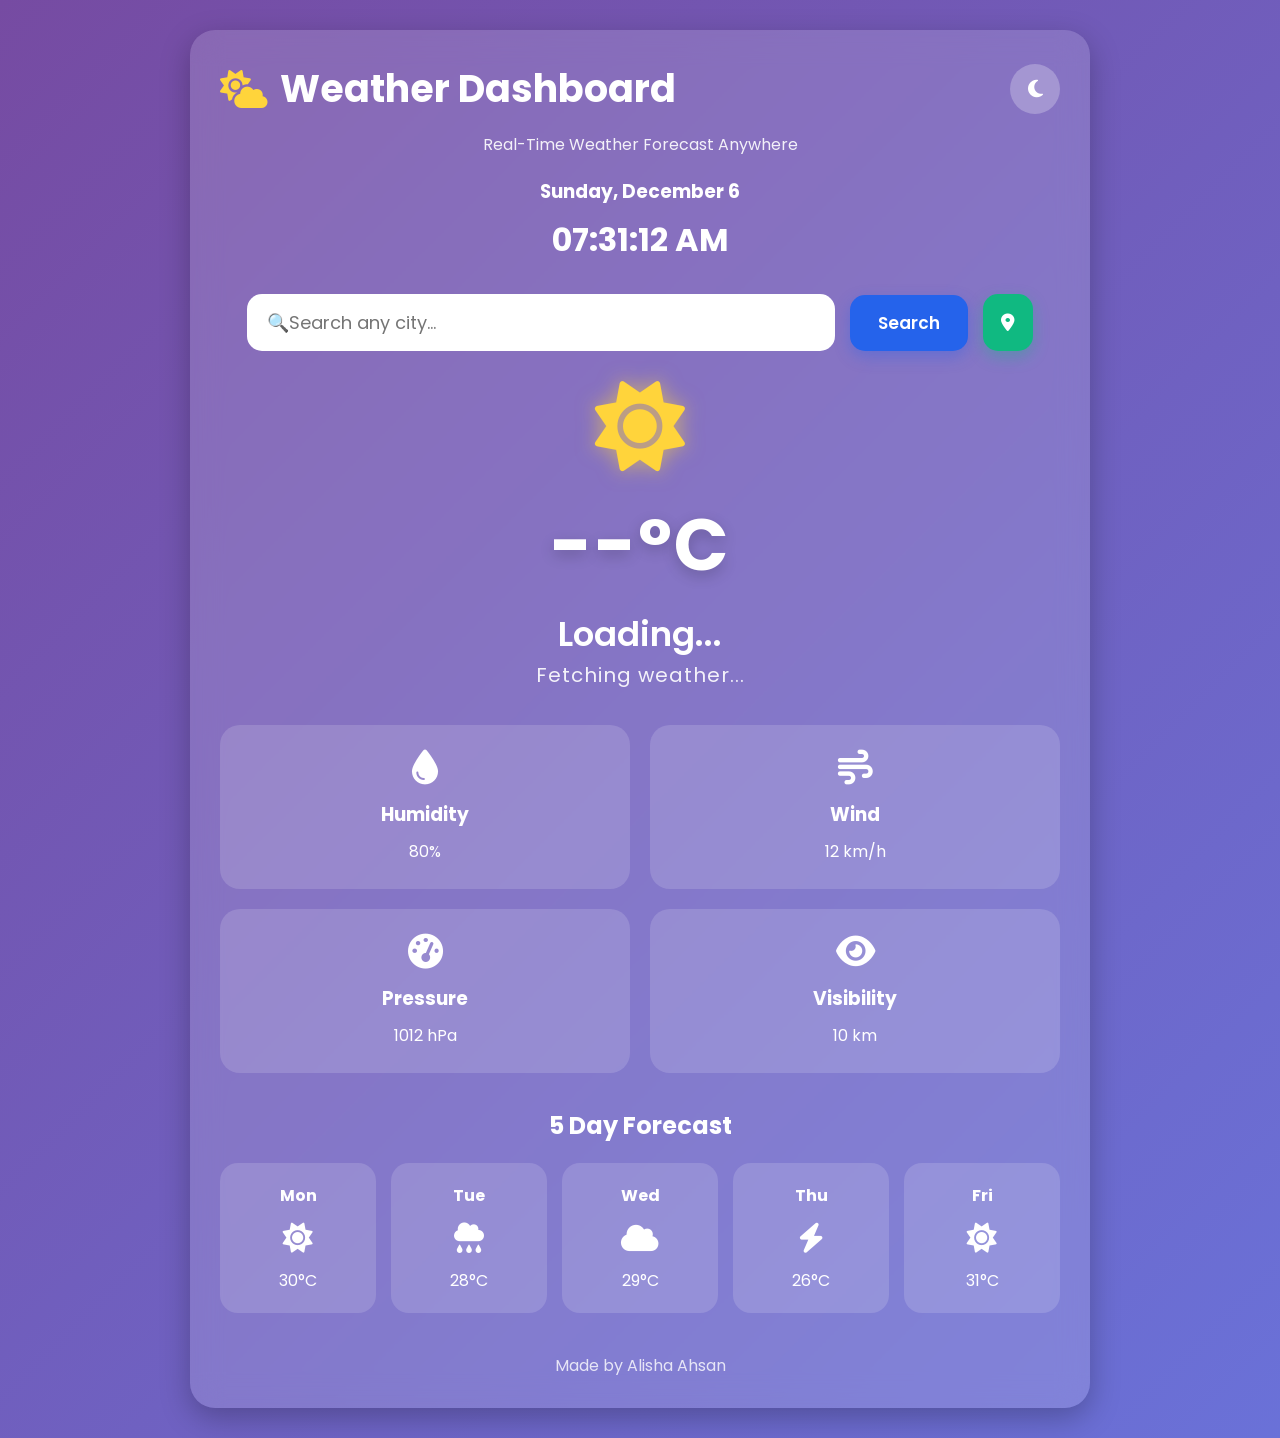
==== index.html @ 34d357b9 "Initial commit" ====
<!DOCTYPE html>
<html lang="en">

<head>

<meta charset="UTF-8">

<meta name="viewport" content="width=device-width, initial-scale=1.0">

<title>WeatherVista</title>

<link rel="stylesheet" href="style.css">

<link rel="preconnect" href="https://fonts.googleapis.com">

<link rel="preconnect" href="https://fonts.gstatic.com" crossorigin>

<link href="https://fonts.googleapis.com/css2?family=Poppins:wght@300;400;500;600;700&display=swap" rel="stylesheet">

<link rel="stylesheet"
href="https://cdnjs.cloudflare.com/ajax/libs/font-awesome/6.7.2/css/all.min.css">

</head>

<body>

<div class="container">

<div class="dashboard">



<header class="navbar">

    <div class="logo">
        <i class="fa-solid fa-cloud-sun"></i>
        <h1>Weather Dashboard</h1>
    </div>

    <button id="themeBtn">
        <i class="fa-solid fa-moon"></i>
    </button>

</header>

<div class="subtitle">

    <p>Real-Time Weather Forecast Anywhere</p>

</div>


<div class="date-time">

<h3 id="date">Monday, 15 July</h3>

<h2 id="time">10:30 PM</h2>

</div>

<div class="search-box">

<input
type="text"
id="cityInput"
placeholder=" 🔍Search any city...">

<button id="searchBtn">
Search
</button>

<button id="locationBtn">
<i class="fa-solid fa-location-dot"></i>
</button>

</div>



<section class="weather-main">

<i id="weatherIcon" class="fa-solid fa-sun"></i>

<h1 id="temp">

29°C

</h1>

<h2 id="cityName">

Lucknow

</h2>

<p id="weatherDesc">

Clear Sky

</p>

</section>



<section class="weather-details">

<div class="card">

<i class="fa-solid fa-droplet"></i>

<h3>Humidity</h3>

<p id="humidity">80%</p>

</div>

<div class="card">

<i class="fa-solid fa-wind"></i>

<h3>Wind</h3>

<p id="wind">12 km/h</p>

</div>

<div class="card">

<i class="fa-solid fa-gauge-high"></i>

<h3>Pressure</h3>

<p id="pressure">1012 hPa</p>

</div>

<div class="card">

<i class="fa-solid fa-eye"></i>

<h3>Visibility</h3>

<p id="visibility">10 km</p>

</div>

</section>



<section class="forecast">

<h2>

5 Day Forecast

</h2>

<div class="forecast-container">

<div class="forecast-card">

<h4>Mon</h4>

<i class="fa-solid fa-sun"></i>

<p>30°C</p>

</div>

<div class="forecast-card">

<h4>Tue</h4>

<i class="fa-solid fa-cloud-rain"></i>

<p>28°C</p>

</div>

<div class="forecast-card">

<h4>Wed</h4>

<i class="fa-solid fa-cloud"></i>

<p>29°C</p>

</div>

<div class="forecast-card">

<h4>Thu</h4>

<i class="fa-solid fa-bolt"></i>

<p>26°C</p>

</div>

<div class="forecast-card">

<h4>Fri</h4>

<i class="fa-solid fa-sun"></i>

<p>31°C</p>

</div>

</div>

</section>

<footer>

Made by Alisha Ahsan

</footer>

</div>

</div>

<script src="script.js"></script>

</body>

</html>
---- style.css ----
*{
    margin:0;
    padding:0;
    box-sizing:border-box;
    font-family:'Poppins',sans-serif;
}

body{

    transition: background 0.8s ease;

    min-height:100vh;

    display:flex;

    justify-content:center;

    align-items:center;

    background:linear-gradient(-45deg,#4facfe,#00f2fe,#667eea,#764ba2);

    background-size:400% 400%;

    animation:gradientBG 12s ease infinite;

    padding:30px;

}



@keyframes gradientBG{

0%{
background-position:0% 50%;
}

50%{
background-position:100% 50%;
}

100%{
background-position:0% 50%;
}

}



.container{

width:100%;

display:flex;

justify-content:center;

align-items:center;

}


.dashboard{

width:900px;

background:rgba(255,255,255,0.15);

backdrop-filter:blur(15px);

border-radius:25px;

padding:30px;

box-shadow:0 10px 30px rgba(0,0,0,.25);

color:white;

animation:fadeIn .8s ease;

}




.navbar{

display:flex;

justify-content:space-between;

align-items:center;

margin-bottom:15px;

}

.logo{

display:flex;

align-items:center;

gap:12px;

}

.logo i{

font-size:38px;

color:#FFD43B;

}

.logo h1{

font-size:38px;

}

.subtitle{

text-align:center;

margin-bottom:20px;

opacity:.9;

}

#themeBtn{

height:50px;

width:50px;

border:none;

border-radius:50%;

background:rgba(255,255,255,.25);

color:white;

cursor:pointer;

font-size:20px;

transition:.3s;

}

#themeBtn:hover{

transform:rotate(25deg) scale(1.1);

background:rgba(255,255,255,.35);

}



@keyframes fadeIn{

from{

opacity:0;

transform:translateY(-25px);

}

to{

opacity:1;

transform:translateY(0);

}

}



header{

text-align:center;

margin-bottom:20px;

}

header h1{

font-size:40px;

font-weight:700;

}

header p{

opacity:.8;

margin-top:10px;

}



.date-time{

text-align:center;

margin-bottom:30px;

}

.date-time h2{

font-size:32px;

margin-top:10px;

}


.search-box{

display:flex;

justify-content:center;

align-items:center;

gap:15px;

margin:30px 0;

}
.search-box input{

width:70%;

padding:15px;

border:none;

outline:none;

border-radius:15px;

font-size:18px;

}

.search-box button{

padding:15px 28px;

border:none;

border-radius:15px;

background:#2563EB;

color:white;

font-size:17px;

font-weight:600;

cursor:pointer;

transition:0.3s ease;

box-shadow:0 6px 15px rgba(37,99,235,.35);

}

.search-box button:hover{

background:#1D4ED8;

transform:translateY(-2px);

box-shadow:0 10px 20px rgba(37,99,235,.45);

}
.search-box button:hover{

background:#0057d8;

transform:scale(1.08);

}

#locationBtn{

padding:15px 18px;

background:#10B981;

font-size:18px;

box-shadow:0 6px 15px rgba(16,185,129,.35);

}

#locationBtn:hover{

background:#059669;

transform:translateY(-2px);

box-shadow:0 10px 20px rgba(16,185,129,.45);

}

#locationBtn:hover{

background:#059669;

}



.weather-main{

text-align:center;

margin-bottom:35px;

}

#weatherIcon{

font-size:90px;

color:#FFD43B;

margin-bottom:20px;

text-shadow:0 0 20px rgba(255,212,59,.6);

animation:float 3s ease-in-out infinite;

}

@keyframes float{

0%{
transform:translateY(0);
}

50%{
transform:translateY(-10px);
}

100%{
transform:translateY(0);
}
}


.weather-main h1{

font-size:72px;

font-weight:700;

letter-spacing:2px;

text-shadow:0 5px 15px rgba(0,0,0,.2);

}

.weather-main h2{

font-size:34px;

font-weight:600;

margin-top:10px;

}

.weather-main p{

font-size:20px;

opacity:.9;

letter-spacing:1px;

}



.weather-details{

display:grid;

grid-template-columns:repeat(2,1fr);

gap:20px;

margin-bottom:35px;

}

.card{

background:rgba(255,255,255,.15);

padding:25px;

border-radius:20px;

text-align:center;

transition:.3s;

}

.card:hover{

transform:translateY(-8px);

background:rgba(255,255,255,.25);

}

.card i{

font-size:35px;

margin-bottom:15px;

}

.card h3{

margin-bottom:10px;

}



.forecast h2{

text-align:center;

margin-bottom:20px;

}

.forecast-container{

display:flex;

justify-content:space-between;

gap:15px;

}

.forecast-card{

flex:1;

background:rgba(255,255,255,.15);

padding:20px;

border-radius:18px;

text-align:center;

transition:.3s;

}

.forecast-card:hover{

transform:translateY(-8px);

}

.forecast-card i{

font-size:30px;

margin:15px 0;

}


footer{

margin-top:40px;

text-align:center;

opacity:.8;

}


@media(max-width:768px){

.dashboard{

width:100%;

padding:20px;

}

.search-box{

flex-direction:column;

}

.search-box input{

width:100%;

}

.search-box button{

width:100%;

height:55px;

}

.weather-details{

grid-template-columns:1fr;

}

.forecast-container{

flex-direction:column;

}

}
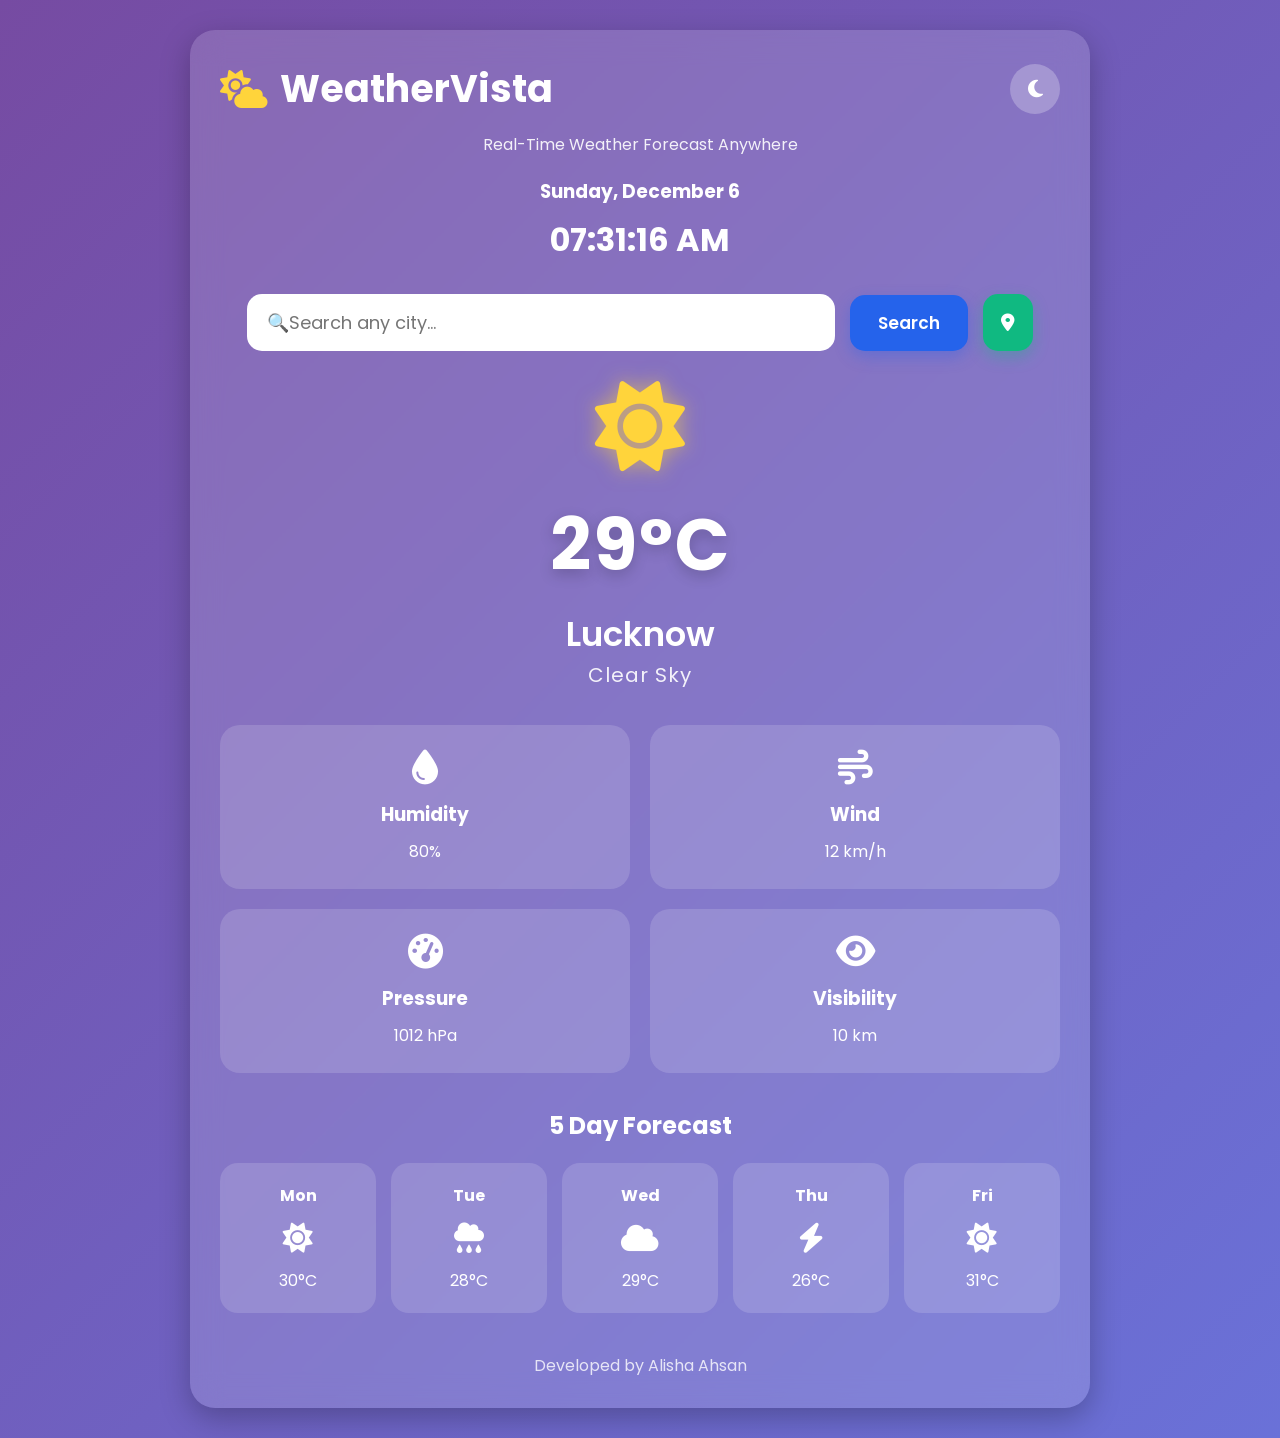
==== commit 9364a6dc: "Final WeatherVista project" ====
--- a/index.html
+++ b/index.html
@@ -34,7 +34,7 @@
 
     <div class="logo">
         <i class="fa-solid fa-cloud-sun"></i>
-        <h1>Weather Dashboard</h1>
+        <h1>WeatherVista</h1>
     </div>
 
     <button id="themeBtn">
@@ -75,8 +75,6 @@
 
 </div>
 
-
-
 <section class="weather-main">
 
 <i id="weatherIcon" class="fa-solid fa-sun"></i>
@@ -149,6 +147,7 @@
 
 
 
+
 <section class="forecast">
 
 <h2>
@@ -215,7 +214,7 @@
 
 <footer>
 
-Made by Alisha Ahsan
+Developed by Alisha Ahsan
 
 </footer>
 
--- a/style.css
+++ b/style.css
@@ -552,4 +552,7 @@
 
 }
 
-}+}
+
+
+    
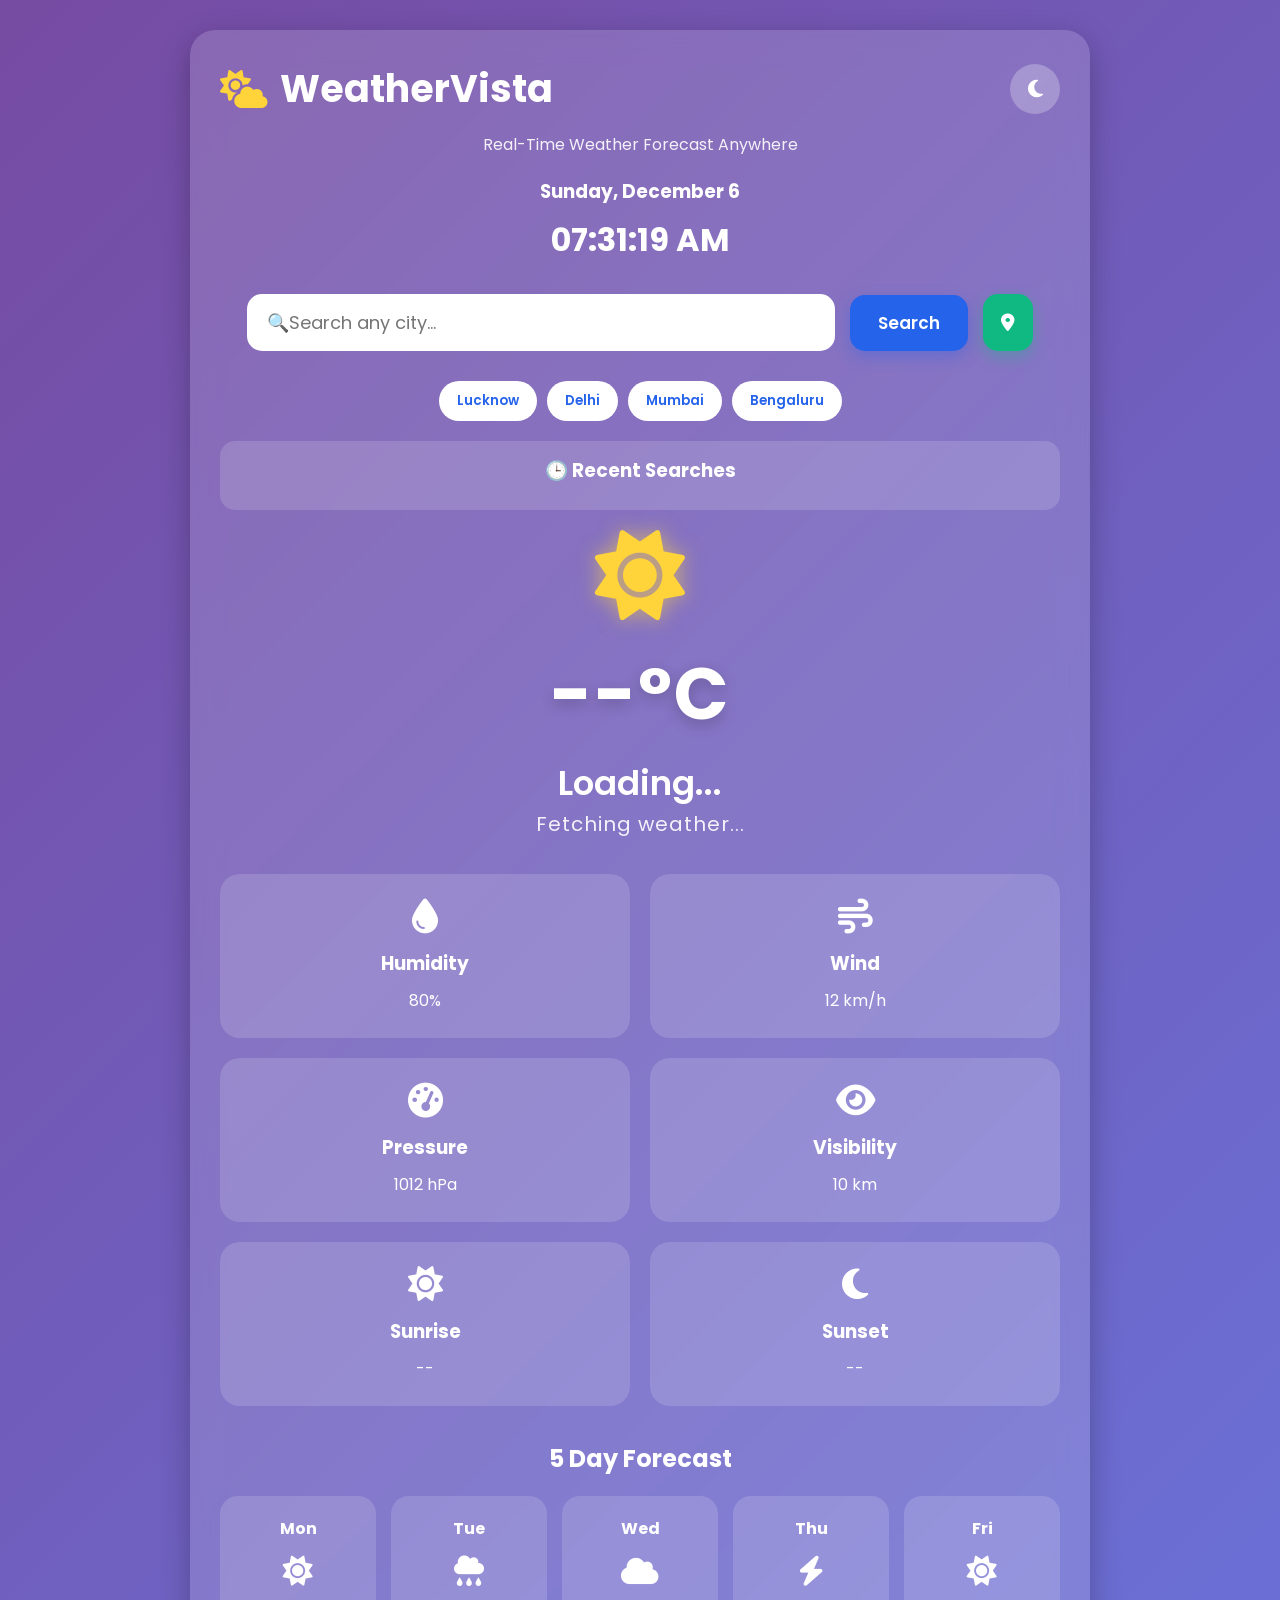
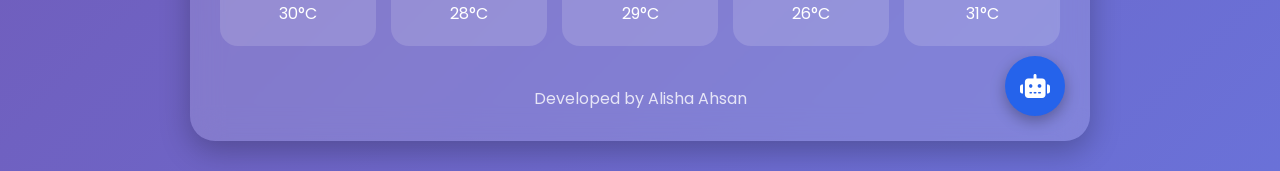
==== commit 0187d542: "Added chatbot and new weather features" ====
--- a/index.html
+++ b/index.html
@@ -75,6 +75,18 @@
 
 </div>
 
+<div class="favorites">
+    <button class="favCity">Lucknow</button>
+    <button class="favCity">Delhi</button>
+    <button class="favCity">Mumbai</button>
+    <button class="favCity">Bengaluru</button>
+</div>
+
+<div class="history-box">
+    <h3>🕒 Recent Searches</h3>
+    <ul id="searchHistory"></ul>
+</div>
+
 <section class="weather-main">
 
 <i id="weatherIcon" class="fa-solid fa-sun"></i>
@@ -143,6 +155,18 @@
 
 </div>
 
+<div class="card">
+    <i class="fa-solid fa-sun"></i>
+    <h3>Sunrise</h3>
+    <p id="sunrise">--</p>
+</div>
+
+<div class="card">
+    <i class="fa-solid fa-moon"></i>
+    <h3>Sunset</h3>
+    <p id="sunset">--</p>
+</div>
+
 </section>
 
 
@@ -218,9 +242,54 @@
 
 </footer>
 
-</div>
-
-</div>
+<!-- ================= AI CHATBOT ================= -->
+
+<button id="chatToggle">
+    <i class="fa-solid fa-robot"></i>
+</button>
+
+<div class="chat-box" id="chatBox">
+
+    <div class="chat-header">
+        <h3>🤖 Weather AI</h3>
+        <span id="closeChat">&times;</span>
+    </div>
+
+    <div class="chat-body" id="chatBody">
+
+        <div class="bot-message">
+            👋 Hello! I'm your Weather Assistant.
+            <br><br>
+            You can ask:
+            <br>
+            • Will it rain today?
+            <br>
+            • What should I wear?
+            <br>
+            • Is today good for travelling?
+        </div>
+
+    </div>
+
+    <div class="chat-footer">
+
+    <input
+        type="text"
+        id="chatInput"
+        placeholder="Ask anything...">
+
+    <button id="sendMessage">
+        <i class="fa-solid fa-paper-plane"></i>
+    </button>
+
+</div>
+
+<!-- ================= END CHATBOT ================= -->
+
+</div>
+
+</div>
+
 
 <script src="script.js"></script>
 
--- a/style.css
+++ b/style.css
@@ -1,5 +1,3 @@
-
-
 *{
     margin:0;
     padding:0;
@@ -554,5 +552,169 @@
 
 }
 
-
-    +/* ================= CHATBOT ================= */
+
+#chatToggle{
+    position: fixed;
+    bottom: 25px;
+    right: 25px;
+    width: 60px;
+    height: 60px;
+    border: none;
+    border-radius: 50%;
+    background: #2563EB;
+    color: white;
+    font-size: 24px;
+    cursor: pointer;
+    box-shadow: 0 5px 15px rgba(0,0,0,0.3);
+    z-index: 999;
+}
+
+#chatToggle:hover{
+    transform: scale(1.1);
+    transition: 0.3s;
+}
+
+.chat-box{
+    position: fixed;
+    bottom: 95px;
+    right: 25px;
+    width: 340px;
+    height: 450px;
+    background: white;
+    border-radius: 15px;
+    display: none;
+    flex-direction: column;
+    overflow: hidden;
+    box-shadow: 0 10px 25px rgba(0,0,0,0.3);
+    z-index: 999;
+}
+
+.chat-header{
+    background: #2563EB;
+    color: white;
+    padding: 15px;
+    display: flex;
+    justify-content: space-between;
+    align-items: center;
+}
+
+.chat-header h3{
+    margin: 0;
+    font-size: 18px;
+}
+
+#closeChat{
+    cursor: pointer;
+    font-size: 25px;
+}
+
+.chat-body{
+    flex: 1;
+    padding: 15px;
+    overflow-y: auto;
+    background: #f5f5f5;
+}
+
+.bot-message{
+    background: #2563EB;
+    color: white;
+    padding: 10px;
+    border-radius: 10px;
+    margin-bottom: 10px;
+    width: fit-content;
+    max-width: 85%;
+}
+
+.user-message{
+    background: #e5e5e5;
+    color: black;
+    padding: 10px;
+    border-radius: 10px;
+    margin-left: auto;
+    margin-bottom: 10px;
+    width: fit-content;
+    max-width: 85%;
+}
+
+.chat-footer{
+    display: flex;
+    padding: 10px;
+    border-top: 1px solid #ddd;
+}
+
+.chat-footer input{
+    flex: 1;
+    padding: 10px;
+    border: 1px solid #ccc;
+    border-radius: 8px;
+    outline: none;
+}
+
+.chat-footer button{
+    margin-left: 10px;
+    width: 50px;
+    border: none;
+    border-radius: 8px;
+    background: #2563EB;
+    color: white;
+    cursor: pointer;
+}
+
+ /* ===== Favorite Cities ===== */
+
+.favorites{
+    display:flex;
+    justify-content:center;
+    flex-wrap:wrap;
+    gap:10px;
+    margin:20px 0;
+}
+
+.favCity{
+    padding:10px 18px;
+    border:none;
+    border-radius:20px;
+    background:#ffffff;
+    color:#2563EB;
+    font-weight:600;
+    cursor:pointer;
+    transition:0.3s;
+}
+
+.favCity:hover{
+    background:#2563EB;
+    color:#ffffff;
+    transform:translateY(-3px);
+}   
+
+/* ===== Search History ===== */
+
+.history-box{
+    background: rgba(255,255,255,0.15);
+    padding:15px;
+    border-radius:15px;
+    margin:20px 0;
+}
+
+.history-box h3{
+    margin-bottom:10px;
+    text-align:center;
+}
+
+#searchHistory{
+    list-style:none;
+    padding:0;
+}
+
+#searchHistory li{
+    padding:8px;
+    margin:5px 0;
+    background:rgba(255,255,255,0.2);
+    border-radius:8px;
+    cursor:pointer;
+}
+
+#searchHistory li:hover{
+    background:rgba(255,255,255,0.35);
+}
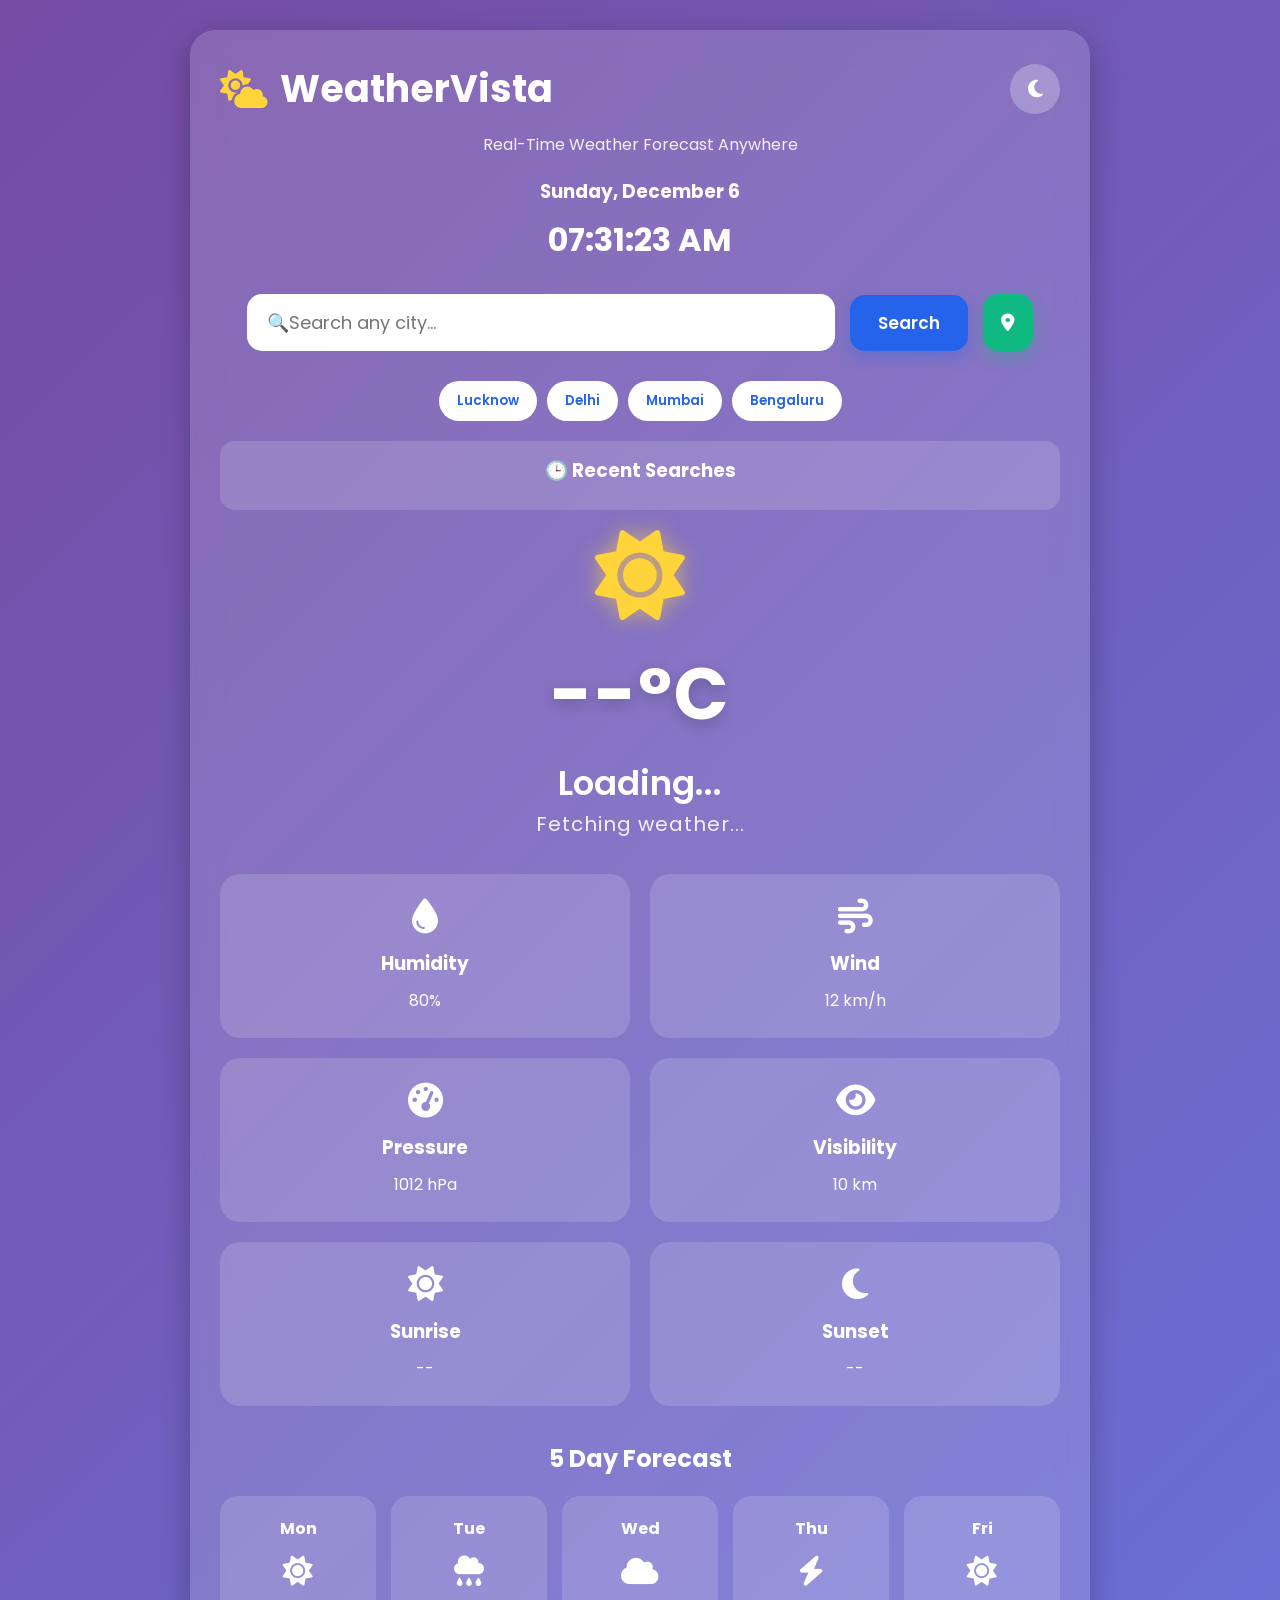
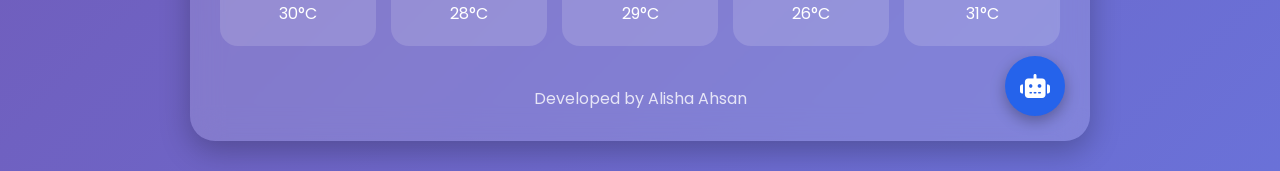
==== commit 32bec452: "Updated WeatherVista features and README" ====
--- a/index.html
+++ b/index.html
@@ -242,7 +242,7 @@
 
 </footer>
 
-<!-- ================= AI CHATBOT ================= -->
+
 
 <button id="chatToggle">
     <i class="fa-solid fa-robot"></i>
@@ -284,7 +284,6 @@
 
 </div>
 
-<!-- ================= END CHATBOT ================= -->
 
 </div>
 
--- a/style.css
+++ b/style.css
@@ -551,8 +551,6 @@
 }
 
 }
-
-/* ================= CHATBOT ================= */
 
 #chatToggle{
     position: fixed;
@@ -661,7 +659,7 @@
     cursor: pointer;
 }
 
- /* ===== Favorite Cities ===== */
+ 
 
 .favorites{
     display:flex;
@@ -688,7 +686,7 @@
     transform:translateY(-3px);
 }   
 
-/* ===== Search History ===== */
+
 
 .history-box{
     background: rgba(255,255,255,0.15);
